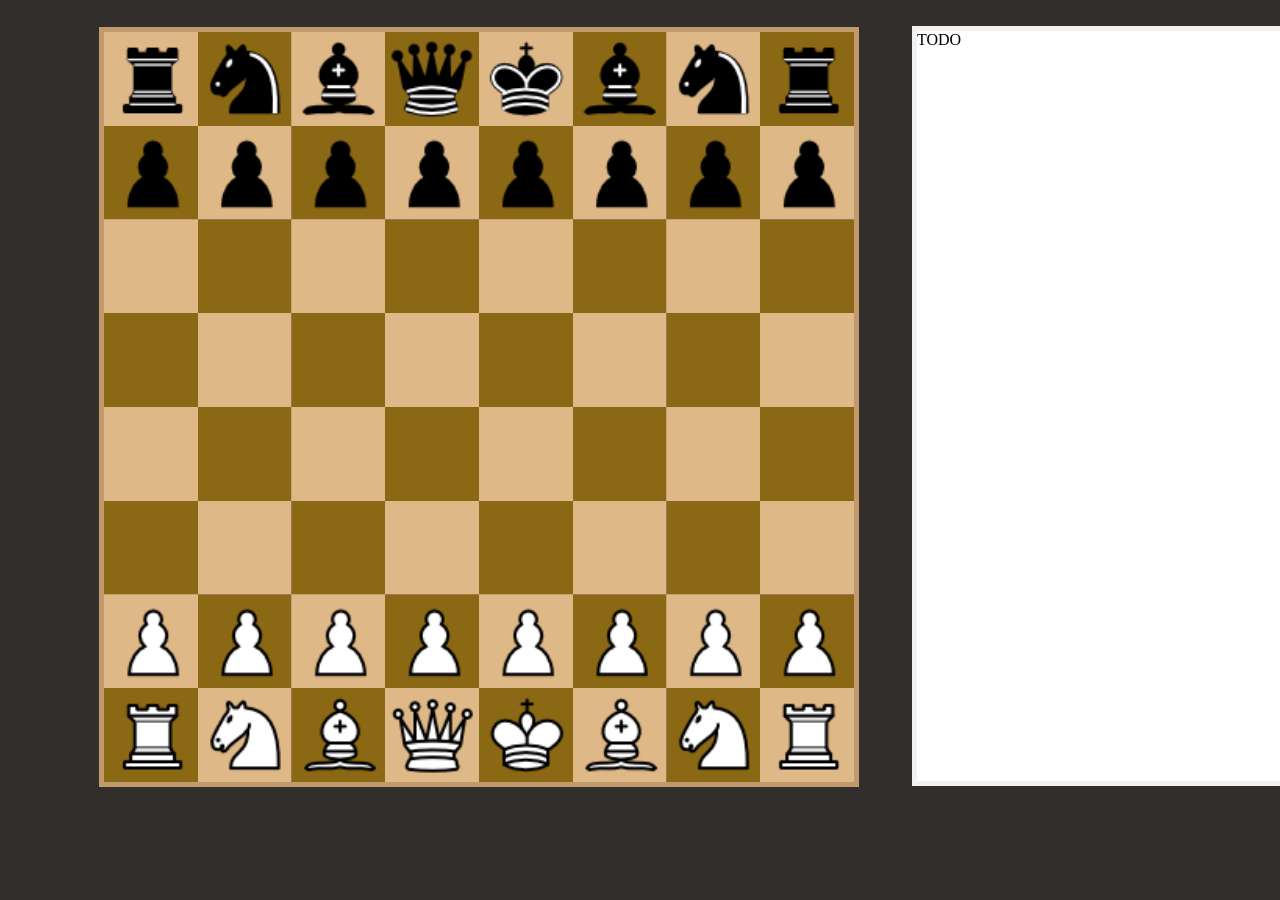
==== index.html @ cbcd219f "Castling and other bug fixes." ====
<!DOCTYPE html>
<html>
<head>
    <meta charset="utf-8" />
    <title>Gamedev Canvas Workshop</title>
    <link rel="stylesheet" type="text/css" href="index.css">
</head>
<body>
  <canvas id="myCanvas"></canvas>
  <div class="InfoBox">
    TODO
  </div>
  <script defer src="main.js" charset="utf-8"></script>
</body>
</html>
---- index.css ----
html {
  background: #312e2b
}

style {
  padding: 0;
  margin: 0;
}

canvas {
  background: #eee;
  display: block;
  margin-left: 6em;
  margin-right: auto;
  margin-top: 2em;
  margin-bottom: auto;
  outline: #C19A6B 5px solid;
  width: 750px;
  height: 750px;
}

.InfoBox {
  background: #ffffff;
  border: 5px solid #f1f1f1;
  width: 600px;
  height: 750px;
  position: absolute;
  left: 57em;
  top: 1.6em;
}
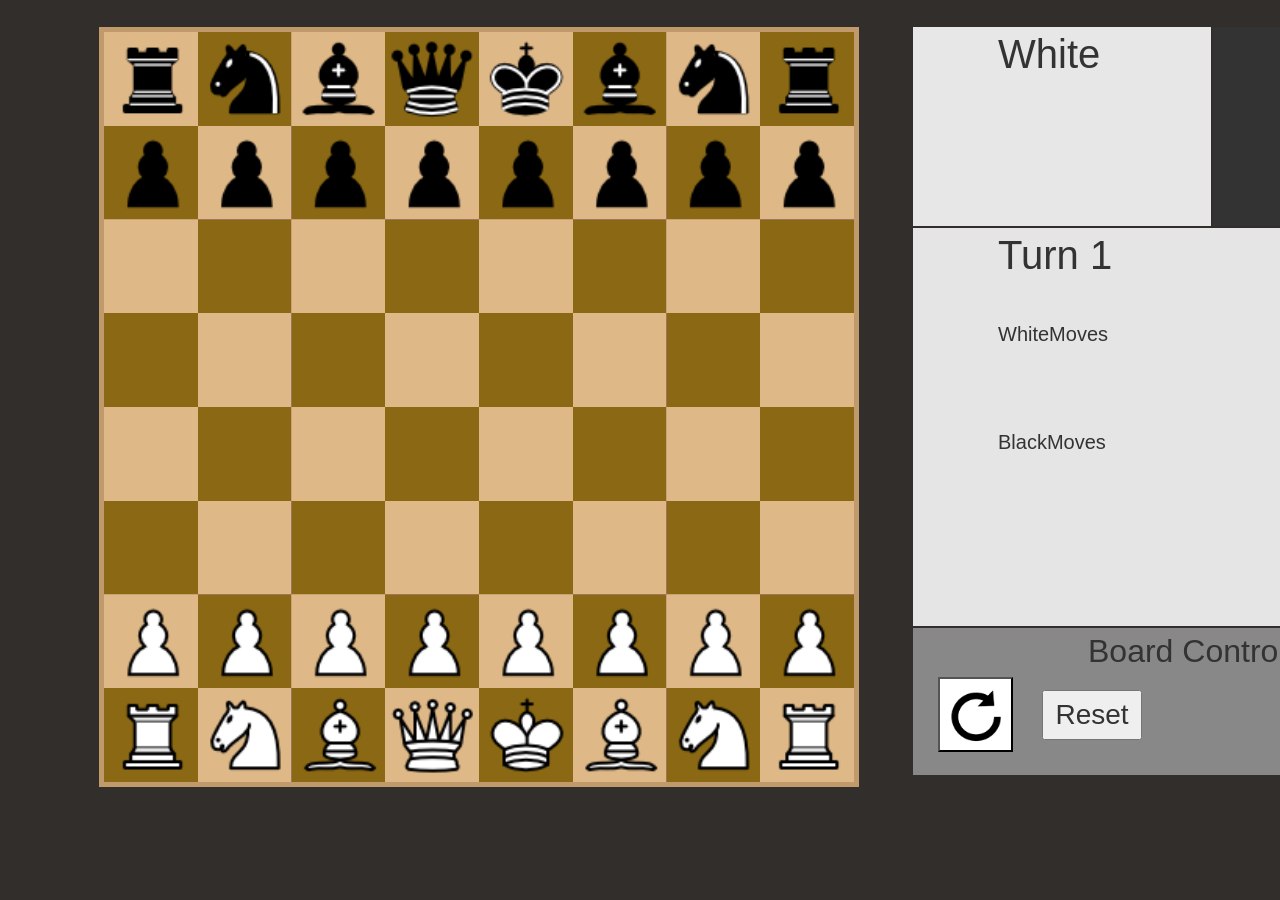
==== commit 4f9fbfe6: "Stopping project here. Reasons are in README." ====
--- a/index.html
+++ b/index.html
@@ -8,7 +8,22 @@
 <body>
   <canvas id="myCanvas"></canvas>
   <div class="InfoBox">
-    TODO
+    <div class="WhiteBox" id="WhiteBox">
+      <p id="WhiteText"> WHITEBOX </p>
+    </div>
+    <div class="BlackBox" id="BlackBox">
+      <p id="BlackText"> BLACKBOX </p>
+    </div>
+    <div class="MoveBox" id="MoveBox">
+      <p id="MoveText"> MoveText </p>
+      <p id="WhiteMoves"> WhiteMoves </p>
+      <p id="BlackMoves"> BlackMoves </p>
+    </div>
+    <div class="OptionsBox" id=OptionsBox>
+      <p id="OptionsText"> OptionsText </p>
+      <button class="BackButton" id="BackButton"></button>
+      <button class="ResetButton" id="ResetButton">Reset</button>
+    </div>
   </div>
   <script defer src="main.js" charset="utf-8"></script>
 </body>
--- a/index.css
+++ b/index.css
@@ -21,10 +21,119 @@
 
 .InfoBox {
   background: #ffffff;
-  border: 5px solid #f1f1f1;
   width: 600px;
   height: 750px;
   position: absolute;
   left: 57em;
   top: 1.6em;
 }
+
+.WhiteBox {
+  background: #E7E7E7;
+  border: 1px groove #312e2b;
+  width: 298px;
+  height: 199px;
+  position: absolute;
+}
+
+#WhiteBox p:nth-of-type(1) {
+  margin-top: 5px;
+  margin-left: 85px;
+  top: 5px;
+  font: 40px Verdana, Geneva, sans-serif;
+  color: #333333;
+}
+
+.BlackBox {
+  background: #333333;
+  border: 1px groove #312e2b;
+  width: 298px;
+  height: 199px;
+  position: relative;
+  left: 300px;
+}
+
+#BlackBox p:nth-of-type(1) {
+  margin-top: 5px;
+  margin-left: 85px;
+  top: 5px;
+  font: 40px Verdana, Geneva, sans-serif;
+  color: #EEEEEE;
+}
+
+.MoveBox {
+  background: #E5E5E5;
+  border: 1px solid #312e2b;
+  width: 598px;
+  height: 398px;
+  position: relative;
+  up: 199px;
+}
+
+#MoveBox p:nth-of-type(1) {
+  margin-top: 5px;
+  margin-left: 85px;
+  top: 5px;
+  font: 40px Verdana, Geneva, sans-serif;
+  color: #333333;
+}
+
+#MoveBox p:nth-of-type(2) {
+  margin-top: 45px;
+  margin-left: 85px;
+  top: 5px;
+  font: 20px Verdana, Geneva, sans-serif;
+  color: #333333;
+}
+
+#MoveBox p:nth-of-type(3) {
+  margin-top: 85px;
+  margin-left: 85px;
+  top: 5px;
+  font: 20px Verdana, Geneva, sans-serif;
+  color: #333333;
+}
+
+.OptionsBox {
+  background: #888888;
+  border: 1px solid #312e2b;
+  width: 598px;
+  height: 147px;
+  position: relative;
+  up: 597px;
+}
+
+#OptionsBox p:nth-of-type(1) {
+  margin-top: 5px;
+  margin-left: 175px;
+  top: 5px;
+  font: 32px Verdana, Geneva, sans-serif;
+  color: #333333;
+}
+
+.BackButton {
+  background: url(Icons/back.png) center no-repeat;
+  background-size: 100% 100%;
+  width: 75px;
+  height: 75px;
+  cursor:pointer;
+  overflow: hidden;
+  outline:none;
+  position: relative;
+  left: 25px;
+  bottom: 25px;
+}
+
+.ResetButton {
+  width: 100px;
+  height: 50px;
+  font: 28px Verdana, Geneva, sans-serif;
+  color: #333333;
+  position: relative;
+  left: 50px;
+  bottom: 50px;
+  cursor:pointer;
+  overflow: hidden;
+  outline:none;
+  position: relative;
+}
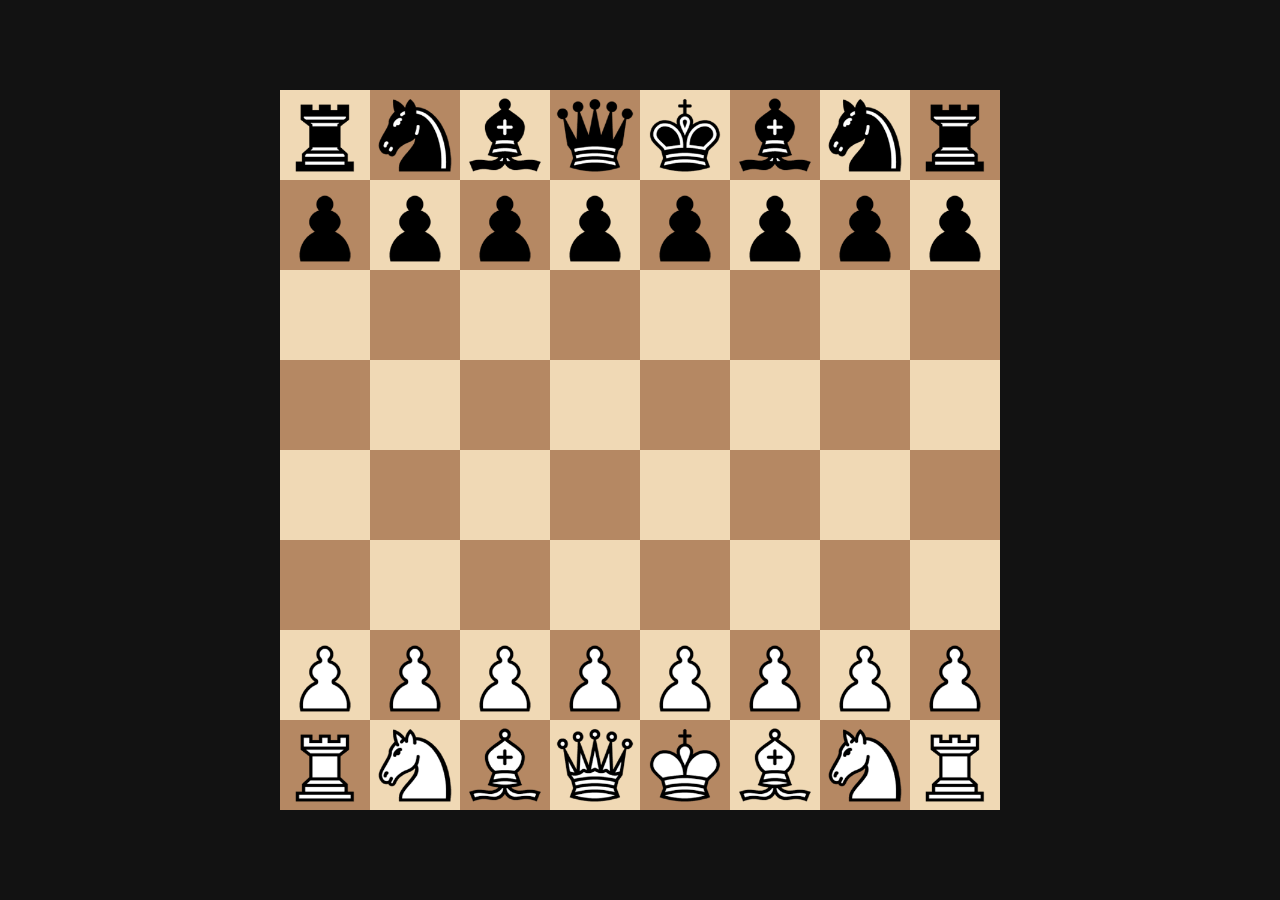
==== commit 91098854: "v2.0 start! Finished my semester, going to work on improving this project." ====
--- a/index.html
+++ b/index.html
@@ -1,30 +1,39 @@
-<!DOCTYPE html>
 <html>
-<head>
-    <meta charset="utf-8" />
-    <title>Gamedev Canvas Workshop</title>
-    <link rel="stylesheet" type="text/css" href="index.css">
-</head>
-<body>
-  <canvas id="myCanvas"></canvas>
-  <div class="InfoBox">
-    <div class="WhiteBox" id="WhiteBox">
-      <p id="WhiteText"> WHITEBOX </p>
+  <head>
+    <title>Chess</title>
+    <link rel="shortcut icon" type="image/x-icon" href="Resources/favicon.ico" />
+    <!-- STYLE IMPORTS -->
+    <link rel="stylesheet" href="css/index.css">
+    <link rel="stylesheet" href="https://cdn.jsdelivr.net/npm/bootstrap@4.5.3/dist/css/bootstrap.min.css"
+      integrity="sha384-TX8t27EcRE3e/ihU7zmQxVncDAy5uIKz4rEkgIXeMed4M0jlfIDPvg6uqKI2xXr2" crossorigin="anonymous">
+    <meta name="viewport" content="width=device-width, initial-scale=1, shrink-to-fit=no" charset="utf-8">
+
+    <!-- JAVASCRIPT IMPORTS -->
+    <script src="js/chess.js"></script>
+  </head>
+
+  <!-- PAGE CONTENT -->
+  <body>
+    <div class="main">
+      <div class="content">
+        <div class="board" id="board"></div>
+      </div>
     </div>
-    <div class="BlackBox" id="BlackBox">
-      <p id="BlackText"> BLACKBOX </p>
-    </div>
-    <div class="MoveBox" id="MoveBox">
-      <p id="MoveText"> MoveText </p>
-      <p id="WhiteMoves"> WhiteMoves </p>
-      <p id="BlackMoves"> BlackMoves </p>
-    </div>
-    <div class="OptionsBox" id=OptionsBox>
-      <p id="OptionsText"> OptionsText </p>
-      <button class="BackButton" id="BackButton"></button>
-      <button class="ResetButton" id="ResetButton">Reset</button>
-    </div>
-  </div>
-  <script defer src="main.js" charset="utf-8"></script>
-</body>
+  </body>
+
+  <!-- START JS SCRIPT -->
+  <script>
+    window.onload = main(document.getElementById('board'));
+  </script>
+
+  <!-- BOOSTRAP IMPORT -->
+  <script src="https://code.jquery.com/jquery-3.2.1.slim.min.js"
+          integrity="sha384-KJ3o2DKtIkvYIK3UENzmM7KCkRr/rE9/Qpg6aAZGJwFDMVNA/GpGFF93hXpG5KkN"
+          crossorigin="anonymous"></script>
+  <script src="https://cdnjs.cloudflare.com/ajax/libs/popper.js/1.12.9/umd/popper.min.js"
+          integrity="sha384-ApNbgh9B+Y1QKtv3Rn7W3mgPxhU9K/ScQsAP7hUibX39j7fakFPskvXusvfa0b4Q"
+          crossorigin="anonymous"></script>
+  <script src="https://maxcdn.bootstrapcdn.com/bootstrap/4.0.0/js/bootstrap.min.js"
+          integrity="sha384-JZR6Spejh4U02d8jOt6vLEHfe/JQGiRRSQQxSfFWpi1MquVdAyjUar5+76PVCmYl"
+          crossorigin="anonymous"></script>
 </html>
--- a/css/index.css
+++ b/css/index.css
@@ -0,0 +1,33 @@
+.main {
+  width: 100%;
+  background-color: #121212;
+  min-height: 100vh;
+}
+
+.content {
+  display: flex;
+  justify-content: center;
+  align-items: center;
+  min-height: 100%;
+}
+
+.board {
+  background-color: #F5F5F5;
+}
+
+.chess-row {
+  display: flex;
+  flex-direction: row;
+}
+
+.lightSquare {
+  background-color: #f0d9b5;
+}
+
+.darkSquare {
+  background-color: #b58863;
+}
+
+.chess-piece {
+  cursor: grab;
+}
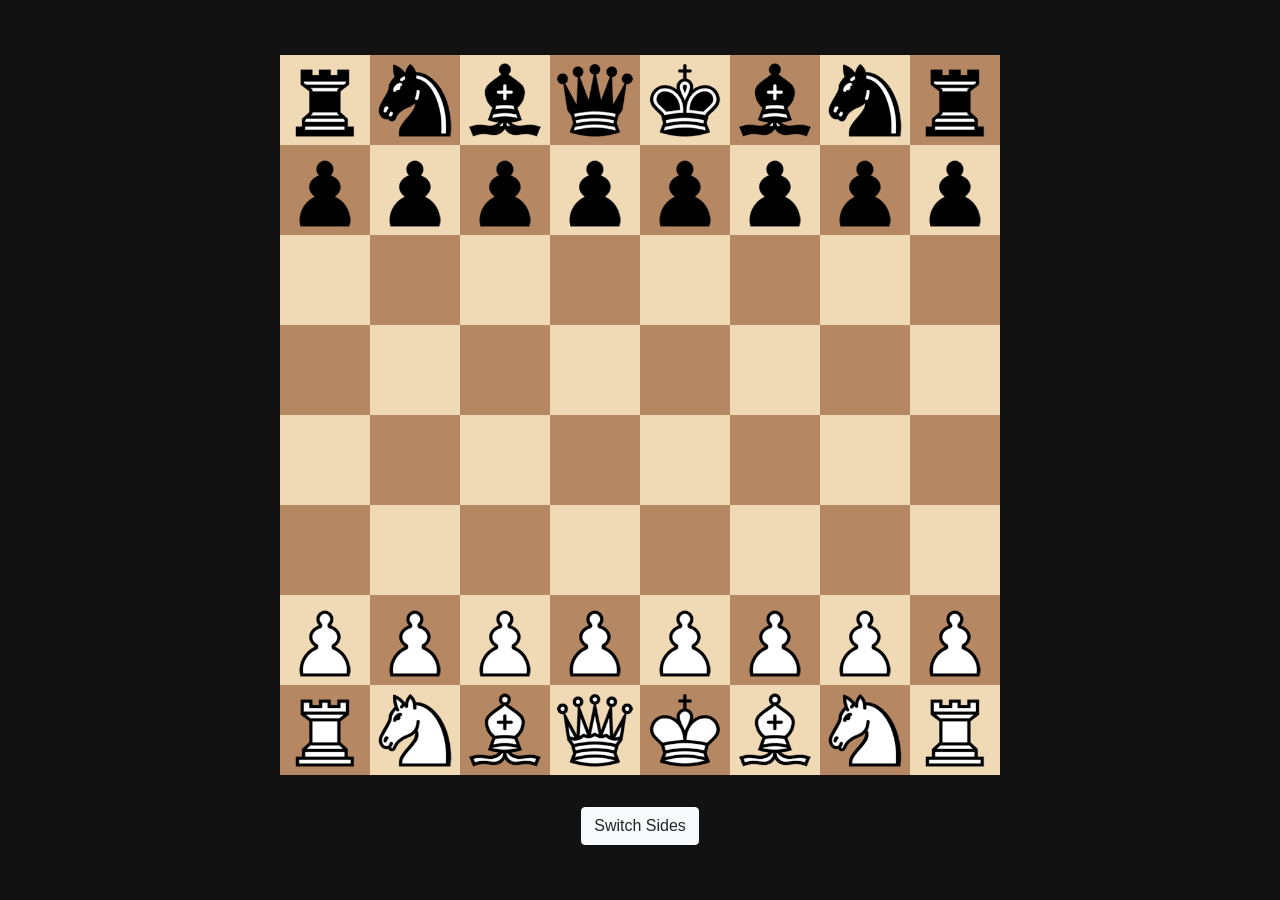
==== commit f202ec81: "Highlight & Moving functionality" ====
--- a/index.html
+++ b/index.html
@@ -17,13 +17,14 @@
     <div class="main">
       <div class="content">
         <div class="board" id="board"></div>
+        <button type="button" class="btn btn-light switch" id="switch">Switch Sides</button>
       </div>
     </div>
   </body>
 
   <!-- START JS SCRIPT -->
   <script>
-    window.onload = main(document.getElementById('board'));
+    window.onload = main();
   </script>
 
   <!-- BOOSTRAP IMPORT -->
--- a/css/index.css
+++ b/css/index.css
@@ -6,6 +6,7 @@
 
 .content {
   display: flex;
+  flex-direction: column;
   justify-content: center;
   align-items: center;
   min-height: 100%;
@@ -28,6 +29,14 @@
   background-color: #b58863;
 }
 
+.highlightedSquare {
+  background-color: #f7ec5b;
+}
+
 .chess-piece {
   cursor: grab;
 }
+
+.switch {
+  margin-top: 2rem;
+}
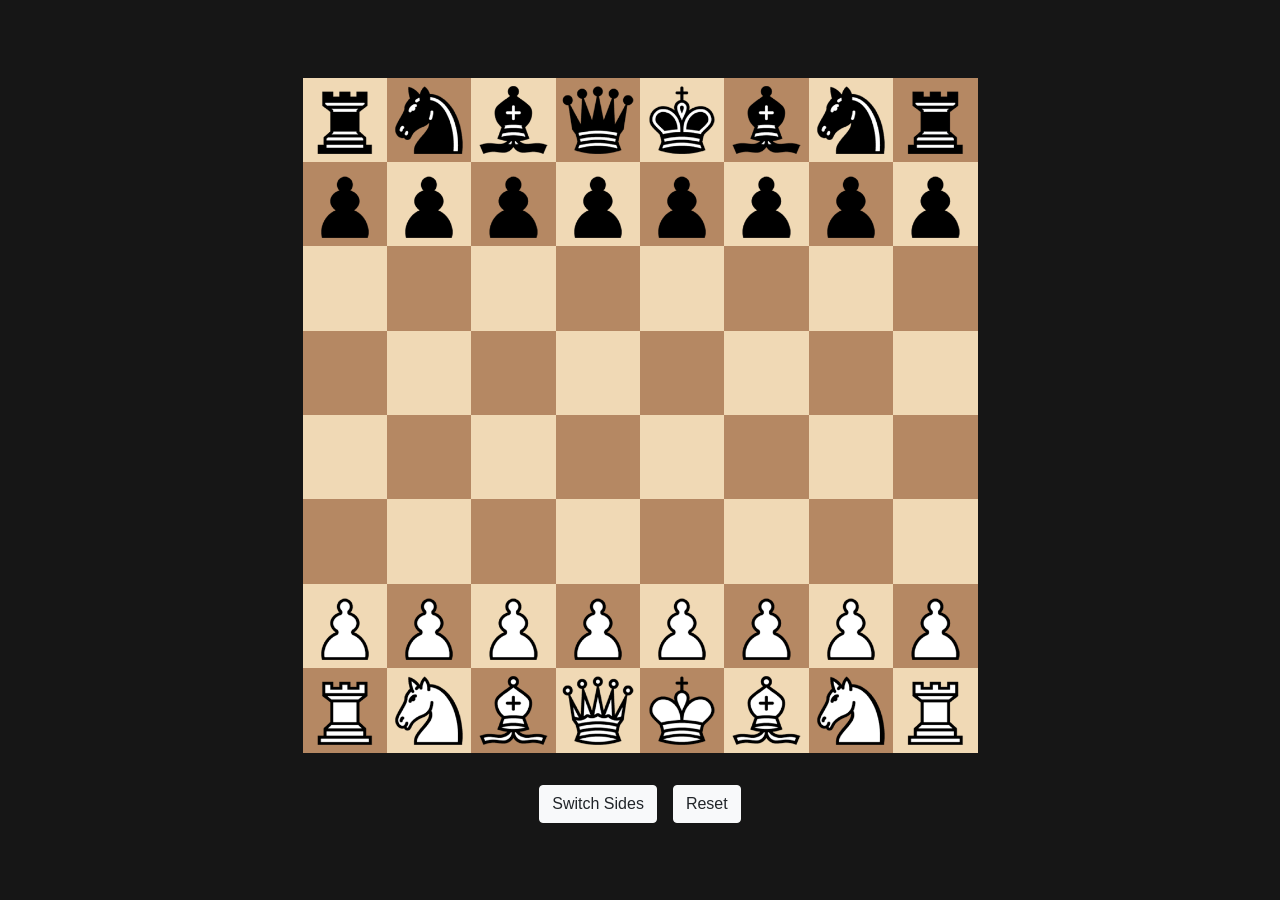
==== commit e5f8079d: "Basic move functionality + Reset" ====
--- a/index.html
+++ b/index.html
@@ -9,6 +9,7 @@
     <meta name="viewport" content="width=device-width, initial-scale=1, shrink-to-fit=no" charset="utf-8">
 
     <!-- JAVASCRIPT IMPORTS -->
+    <script src="js/utility.js"></script>
     <script src="js/chess.js"></script>
   </head>
 
@@ -17,7 +18,10 @@
     <div class="main">
       <div class="content">
         <div class="board" id="board"></div>
-        <button type="button" class="btn btn-light switch" id="switch">Switch Sides</button>
+        <div class="toolbar row">
+          <button type="button" class="btn btn-light switch" id="switch">Switch Sides</button>
+          <button type="button" class="btn btn-light reset" id="reset">Reset</button>
+        </div>
       </div>
     </div>
   </body>
--- a/css/index.css
+++ b/css/index.css
@@ -1,6 +1,7 @@
+/* GENERAL DIVS */
 .main {
   width: 100%;
-  background-color: #121212;
+  background-color: #161616;
   min-height: 100vh;
 }
 
@@ -11,6 +12,8 @@
   align-items: center;
   min-height: 100%;
 }
+
+/* BOARD RELATED DIVS */
 
 .board {
   background-color: #F5F5F5;
@@ -37,6 +40,9 @@
   cursor: grab;
 }
 
-.switch {
+/* TOOLBAR RELATED DIVS */
+.btn {
   margin-top: 2rem;
+  margin-left: 0.5rem;
+  margin-right: 0.5rem;
 }
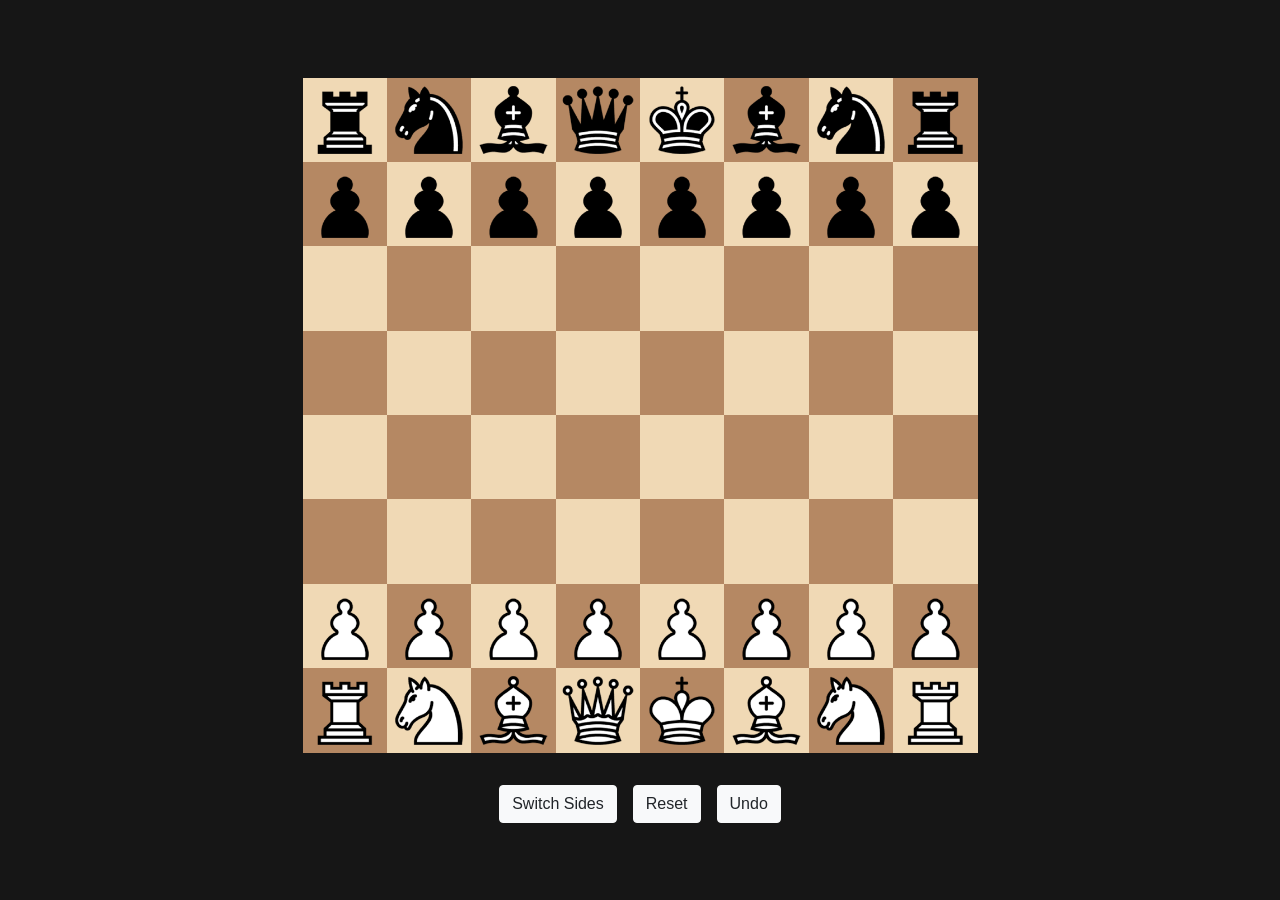
==== commit 0f206d03: "Pawn Promotion, Undo, Bug Fixes, Endgame handler, ..." ====
--- a/index.html
+++ b/index.html
@@ -21,15 +21,14 @@
         <div class="toolbar row">
           <button type="button" class="btn btn-light switch" id="switch">Switch Sides</button>
           <button type="button" class="btn btn-light reset" id="reset">Reset</button>
+          <button type="button" class="btn btn-light undo" id="undo">Undo</button>
         </div>
       </div>
     </div>
   </body>
 
   <!-- START JS SCRIPT -->
-  <script>
-    window.onload = main();
-  </script>
+  <script> window.onload = main(); </script>
 
   <!-- BOOSTRAP IMPORT -->
   <script src="https://code.jquery.com/jquery-3.2.1.slim.min.js"
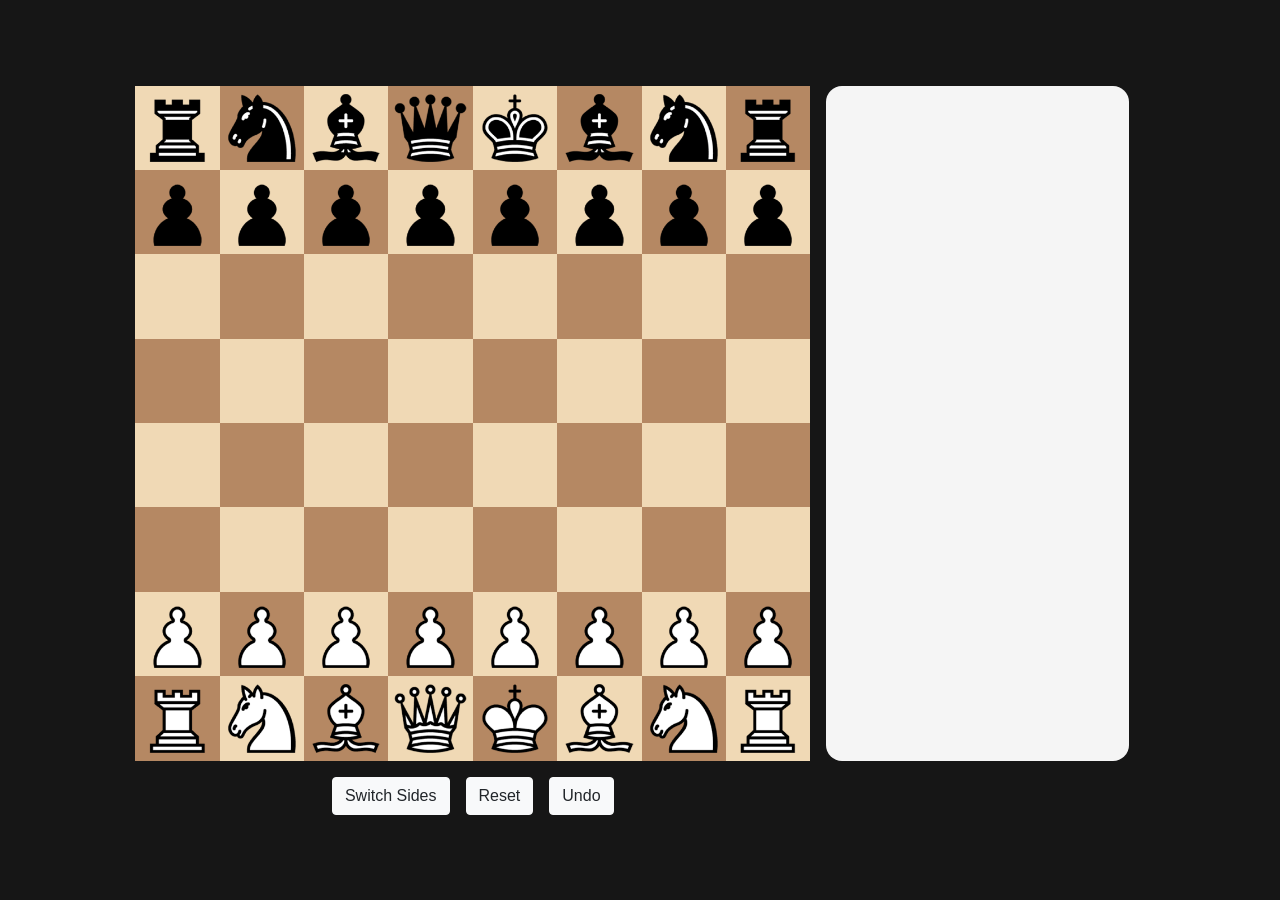
==== commit 76a55001: "Bug fixes & PP UI & Console" ====
--- a/index.html
+++ b/index.html
@@ -17,11 +17,18 @@
   <body>
     <div class="main">
       <div class="content">
-        <div class="board" id="board"></div>
-        <div class="toolbar row">
-          <button type="button" class="btn btn-light switch" id="switch">Switch Sides</button>
-          <button type="button" class="btn btn-light reset" id="reset">Reset</button>
-          <button type="button" class="btn btn-light undo" id="undo">Undo</button>
+        <div class="game-display" id="game-display">
+          <div class="board" id="board"></div>
+          <div class="toolbar" id="toolbar">
+            <button type="button" class="btn btn-light switch" id="switch">Switch Sides</button>
+            <button type="button" class="btn btn-light reset" id="reset">Reset</button>
+            <button type="button" class="btn btn-light undo" id="undo">Undo</button>
+          </div>
+        </div>
+        <div class="info-display" id="info-display">
+          <div class="info">
+            <p id="output"></p>
+          </div>
         </div>
       </div>
     </div>
--- a/css/index.css
+++ b/css/index.css
@@ -7,10 +7,37 @@
 
 .content {
   display: flex;
+  flex-direction: row;
+  justify-content: center;
+  align-items: center;
+  min-height: 100%;
+}
+
+.game-display {
+  display: flex;
   flex-direction: column;
   justify-content: center;
   align-items: center;
   min-height: 100%;
+}
+
+.info-display {
+  margin-left: 1rem;
+  margin-right: 1rem;
+}
+
+.info {
+  background-color: #F5F5F5;
+  border-radius: 1rem;
+}
+
+.toolbar {
+  display: flex;
+  flex-direction: row;
+}
+
+#output {
+  padding: 1rem;
 }
 
 /* BOARD RELATED DIVS */
@@ -32,6 +59,10 @@
   background-color: #b58863;
 }
 
+.promotionSquare {
+  background-color: #F5F5F5;
+}
+
 .highlightedSquare {
   background-color: #f7ec5b;
 }
@@ -40,9 +71,21 @@
   cursor: grab;
 }
 
+svg {
+  width: 100%;
+  height: 100%;
+}
+
+circle {
+  cx: 50%;
+  cy: 50%;
+  r: 17.5%;
+  fill: rgba(0, 0, 0, 0.3);
+}
+
 /* TOOLBAR RELATED DIVS */
 .btn {
-  margin-top: 2rem;
+  margin-top: 1rem;
   margin-left: 0.5rem;
   margin-right: 0.5rem;
 }
